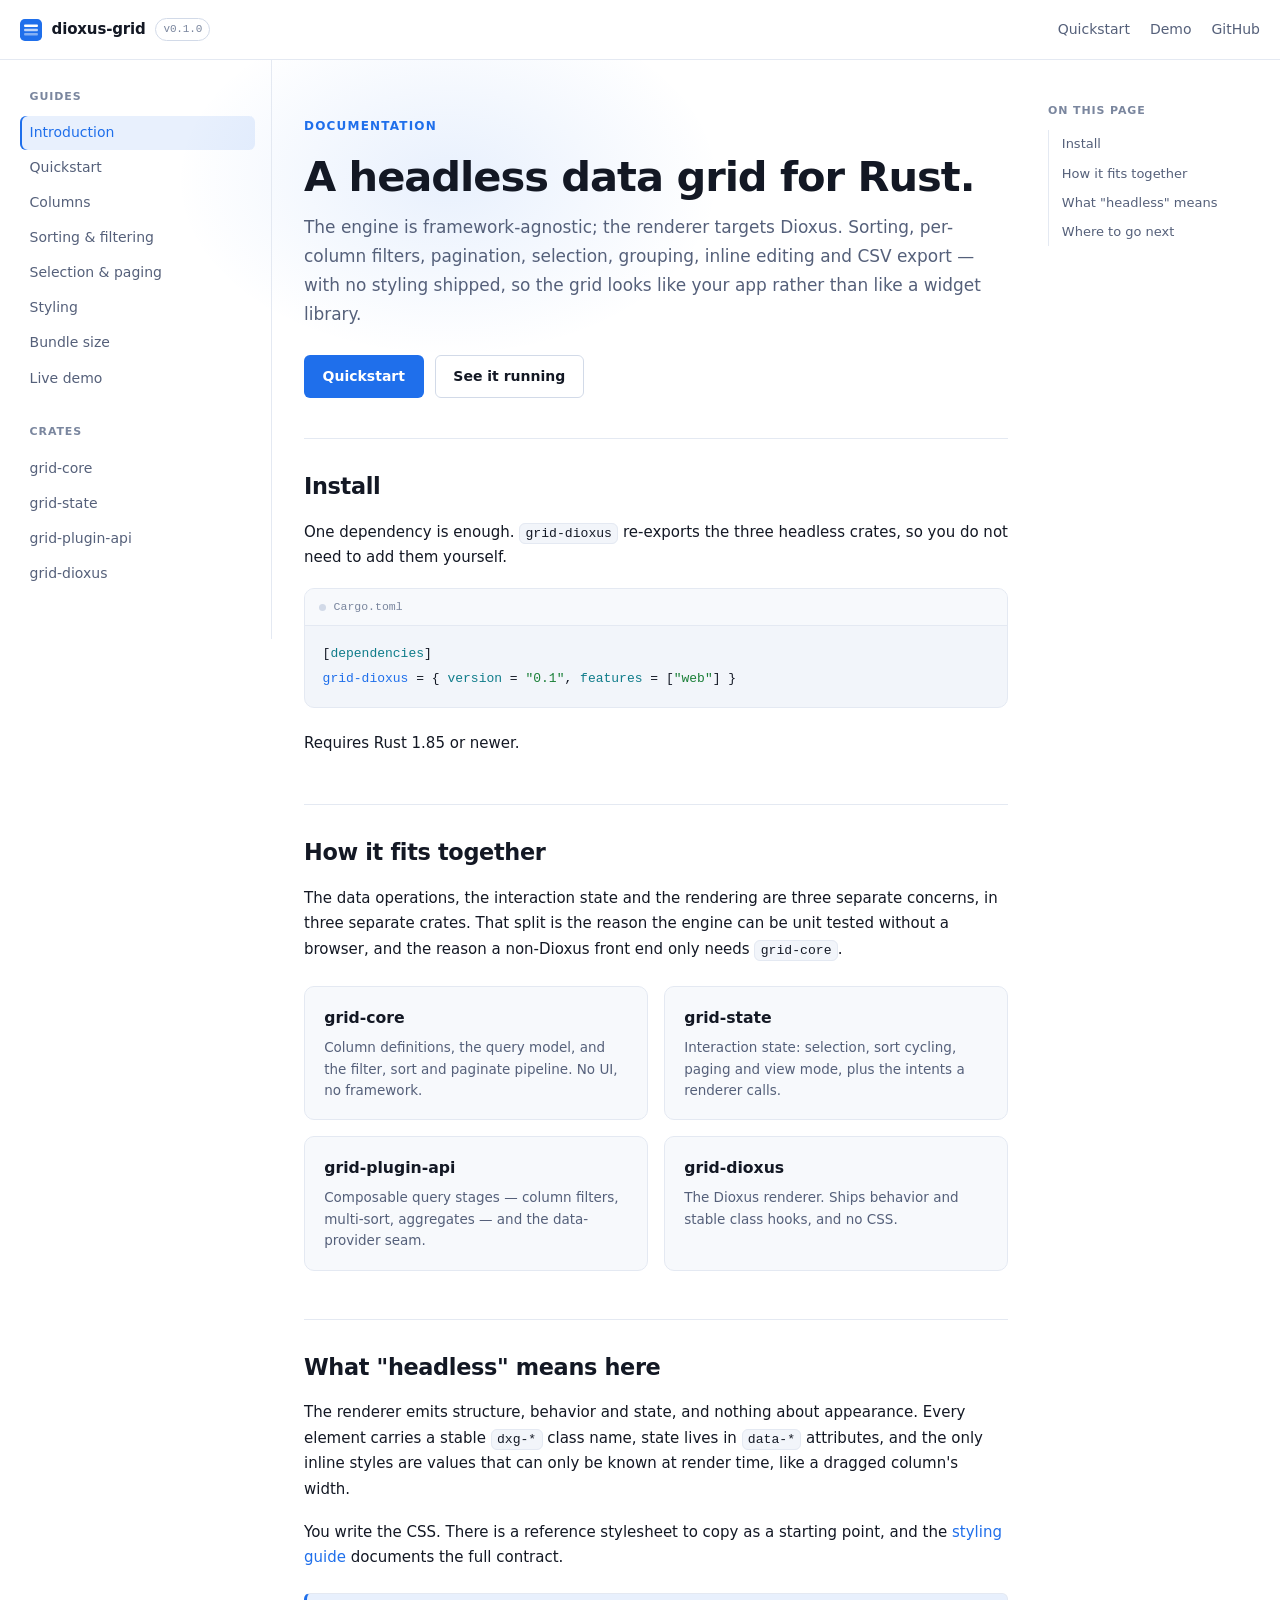
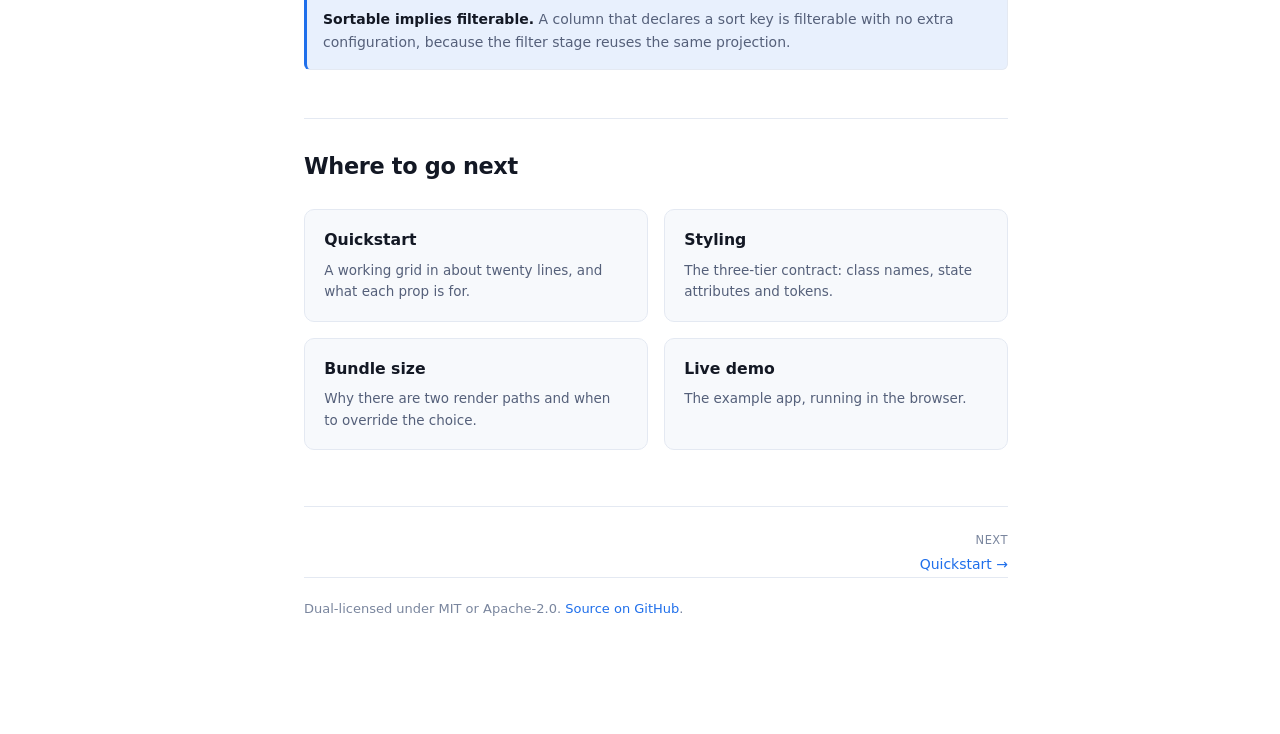
==== docs/index.html @ ea104ecc "docs: add a documentation site Twelve static pages plus one stylesheet, no build step: guides for th" ====
<!doctype html>
<html lang="en">
<head>
<meta charset="utf-8">
<meta name="viewport" content="width=device-width, initial-scale=1">
<title>dioxus-grid — a headless data grid for Rust</title>
<meta name="description" content="A headless, framework-agnostic data grid engine for Rust, with a Dioxus renderer. Sorting, filtering, pagination, selection and grouping, with no styling shipped.">
<link rel="icon" href="assets/favicon.svg">
<link rel="stylesheet" href="assets/docs.css">
</head>
<body>

<input type="checkbox" id="navToggle" class="nav-toggle" hidden>

<header class="hdr">
  <label for="navToggle" class="nav-btn" aria-label="Toggle navigation">
    <svg width="18" height="18" viewBox="0 0 24 24" fill="none" stroke="currentColor" stroke-width="2" stroke-linecap="round"><path d="M3 6h18M3 12h18M3 18h18"/></svg>
  </label>

  <a class="hdr-brand" href="index.html">
    <svg viewBox="0 0 32 32" aria-hidden="true">
      <rect width="32" height="32" rx="7" fill="var(--accent)"/>
      <g fill="var(--accent-ink)">
        <rect x="6" y="8" width="20" height="3.5" rx="1"/>
        <rect x="6" y="14.25" width="20" height="3.5" rx="1" opacity=".7"/>
        <rect x="6" y="20.5" width="20" height="3.5" rx="1" opacity=".45"/>
      </g>
    </svg>
    dioxus-grid
    <span class="hdr-ver">v0.1.0</span>
  </a>

  <nav class="hdr-nav">
    <a href="quickstart.html">Quickstart</a>
    <a href="demo.html">Demo</a>
    <a href="https://github.com/iamAhsanMalik/dioxus-grid">GitHub</a>
  </nav>
</header>

<div class="shell">

  <aside class="nav">
    <div class="nav-group">
      <p class="nav-title">Guides</p>
      <ul>
        <li><a href="index.html" aria-current="page">Introduction</a></li>
        <li><a href="quickstart.html">Quickstart</a></li>
        <li><a href="columns.html">Columns</a></li>
        <li><a href="sorting-filtering.html">Sorting &amp; filtering</a></li>
        <li><a href="selection-paging.html">Selection &amp; paging</a></li>
        <li><a href="styling.html">Styling</a></li>
        <li><a href="bundle-size.html">Bundle size</a></li>
        <li><a href="demo.html">Live demo</a></li>
      </ul>
    </div>
    <div class="nav-group">
      <p class="nav-title">Crates</p>
      <ul>
        <li><a href="grid-core.html">grid-core</a></li>
        <li><a href="grid-state.html">grid-state</a></li>
        <li><a href="grid-plugin-api.html">grid-plugin-api</a></li>
        <li><a href="grid-dioxus.html">grid-dioxus</a></li>
      </ul>
    </div>
  </aside>

  <main class="main">
    <div class="prose hero">
      <p class="eyebrow">Documentation</p>
      <h1>A headless data grid for Rust.</h1>
      <p class="lead">
        The engine is framework-agnostic; the renderer targets Dioxus. Sorting,
        per-column filters, pagination, selection, grouping, inline editing and
        CSV export — with no styling shipped, so the grid looks like your app
        rather than like a widget library.
      </p>

      <div class="btns">
        <a class="btn" href="quickstart.html">Quickstart</a>
        <a class="btn btn-ghost" href="demo.html">See it running</a>
      </div>

      <h2 id="install"><a class="anchor" href="#install" aria-label="Link to this section">#</a>Install</h2>
      <p>
        One dependency is enough. <code>grid-dioxus</code> re-exports the three
        headless crates, so you do not need to add them yourself.
      </p>

      <div class="code">
        <div class="code-head"><span class="code-dot"></span>Cargo.toml</div>
<pre><code>[<span class="t">dependencies</span>]
<span class="f">grid-dioxus</span> = { <span class="t">version</span> = <span class="s">"0.1"</span>, <span class="t">features</span> = [<span class="s">"web"</span>] }</code></pre>
      </div>

      <p>Requires Rust 1.85 or newer.</p>

      <h2 id="how-it-fits"><a class="anchor" href="#how-it-fits" aria-label="Link to this section">#</a>How it fits together</h2>
      <p>
        The data operations, the interaction state and the rendering are three
        separate concerns, in three separate crates. That split is the reason the
        engine can be unit tested without a browser, and the reason a non-Dioxus
        front end only needs <code>grid-core</code>.
      </p>

      <div class="cards">
        <div class="card">
          <h3><a href="grid-core.html">grid-core</a></h3>
          <p>Column definitions, the query model, and the filter, sort and paginate pipeline. No UI, no framework.</p>
        </div>
        <div class="card">
          <h3><a href="grid-state.html">grid-state</a></h3>
          <p>Interaction state: selection, sort cycling, paging and view mode, plus the intents a renderer calls.</p>
        </div>
        <div class="card">
          <h3><a href="grid-plugin-api.html">grid-plugin-api</a></h3>
          <p>Composable query stages — column filters, multi-sort, aggregates — and the data-provider seam.</p>
        </div>
        <div class="card">
          <h3><a href="grid-dioxus.html">grid-dioxus</a></h3>
          <p>The Dioxus renderer. Ships behavior and stable class hooks, and no CSS.</p>
        </div>
      </div>

      <h2 id="design"><a class="anchor" href="#design" aria-label="Link to this section">#</a>What "headless" means here</h2>
      <p>
        The renderer emits structure, behavior and state, and nothing about
        appearance. Every element carries a stable <code>dxg-*</code> class name,
        state lives in <code>data-*</code> attributes, and the only inline styles
        are values that can only be known at render time, like a dragged column's
        width.
      </p>
      <p>
        You write the CSS. There is a reference stylesheet to copy as a starting
        point, and the <a href="styling.html">styling guide</a> documents the full
        contract.
      </p>

      <div class="note">
        <div>
          <strong>Sortable implies filterable.</strong>
          A column that declares a sort key is filterable with no extra
          configuration, because the filter stage reuses the same projection.
        </div>
      </div>

      <h2 id="next"><a class="anchor" href="#next" aria-label="Link to this section">#</a>Where to go next</h2>
      <div class="cards">
        <div class="card">
          <h3><a href="quickstart.html">Quickstart</a></h3>
          <p>A working grid in about twenty lines, and what each prop is for.</p>
        </div>
        <div class="card">
          <h3><a href="styling.html">Styling</a></h3>
          <p>The three-tier contract: class names, state attributes and tokens.</p>
        </div>
        <div class="card">
          <h3><a href="bundle-size.html">Bundle size</a></h3>
          <p>Why there are two render paths and when to override the choice.</p>
        </div>
        <div class="card">
          <h3><a href="demo.html">Live demo</a></h3>
          <p>The example app, running in the browser.</p>
        </div>
      </div>

      <div class="pager">
        <span></span>
        <a class="next" href="quickstart.html"><span>Next</span>Quickstart →</a>
      </div>

      <p class="ftr">
        Dual-licensed under MIT or Apache-2.0.
        <a href="https://github.com/iamAhsanMalik/dioxus-grid">Source on GitHub</a>.
      </p>
    </div>
  </main>

  <nav class="toc" aria-label="On this page">
    <p class="toc-title">On this page</p>
    <ul>
      <li><a href="#install">Install</a></li>
      <li><a href="#how-it-fits">How it fits together</a></li>
      <li><a href="#design">What "headless" means</a></li>
      <li><a href="#next">Where to go next</a></li>
    </ul>
  </nav>

</div>
</body>
</html>
---- docs/assets/docs.css ----
/* ─────────────────────────────────────────────────────────────────────────────
   A small, dependency-free documentation theme for Rust projects.

   No build step, no framework: one stylesheet plus static HTML. Everything is
   driven by the custom properties in :root, so a different project can restyle
   it by overriding those alone.

   Layout is three columns on wide screens (nav | content | on-page contents),
   collapsing to a single column with a drawer nav on small screens.
   ──────────────────────────────────────────────────────────────────────────── */

:root {
  /* Surfaces, darkest to lightest. */
  --bg: #0b0f19;
  --bg-raised: #111726;
  --bg-inset: #0d1220;
  --panel: #151c2c;

  /* Ink. */
  --fg: #e6eaf2;
  --fg-muted: #9aa5b8;
  --fg-faint: #6b7688;

  /* Lines. */
  --line: #1e2739;
  --line-strong: #2a3448;

  /* Accent — swap these two to rebrand. */
  --accent: #5b9dff;
  --accent-hover: #7bb0ff;
  --accent-ink: #0b0f19;
  --accent-glow: rgba(91, 157, 255, 0.14);

  /* Semantic. */
  --ok: #3ecf8e;
  --warn: #f5a623;

  /* Type. */
  --font-sans: ui-sans-serif, system-ui, -apple-system, "Segoe UI", Roboto, sans-serif;
  --font-mono: ui-monospace, "SF Mono", "Cascadia Mono", "JetBrains Mono", Menlo, Consolas, monospace;

  /* Metrics. */
  --nav-w: 17rem;
  --toc-w: 15rem;
  --content-max: 46rem;
  --radius: 10px;
  --radius-sm: 6px;
}

/* Light mode for anyone who prefers it. Dark is the default because that is
   what most developers read docs in. */
@media (prefers-color-scheme: light) {
  :root {
    --bg: #ffffff;
    --bg-raised: #f7f9fc;
    --bg-inset: #f2f5fa;
    --panel: #ffffff;
    --fg: #131824;
    --fg-muted: #55607a;
    --fg-faint: #7a869e;
    --line: #e4e9f2;
    --line-strong: #d2dae8;
    --accent: #1f6feb;
    --accent-hover: #1a5fd0;
    --accent-ink: #ffffff;
    --accent-glow: rgba(31, 111, 235, 0.1);
  }
}

*,
*::before,
*::after {
  box-sizing: border-box;
}

html {
  scroll-behavior: smooth;
  /* Anchored headings shouldn't hide under the sticky header. */
  scroll-padding-top: 5.5rem;
}

body {
  margin: 0;
  background: var(--bg);
  color: var(--fg);
  font-family: var(--font-sans);
  font-size: 15px;
  line-height: 1.7;
  -webkit-font-smoothing: antialiased;
}

a {
  color: var(--accent);
  text-decoration: none;
}
a:hover {
  color: var(--accent-hover);
  text-decoration: underline;
  text-underline-offset: 3px;
}

:focus-visible {
  outline: 2px solid var(--accent);
  outline-offset: 2px;
  border-radius: var(--radius-sm);
}

/* ── Header ─────────────────────────────────────────────────────────────── */

.hdr {
  position: sticky;
  top: 0;
  z-index: 50;
  display: flex;
  align-items: center;
  gap: 1rem;
  height: 3.75rem;
  padding: 0 1.25rem;
  background: color-mix(in srgb, var(--bg) 88%, transparent);
  backdrop-filter: blur(12px);
  border-bottom: 1px solid var(--line);
}

.hdr-brand {
  display: flex;
  align-items: center;
  gap: 0.6rem;
  font-weight: 600;
  color: var(--fg);
  letter-spacing: -0.01em;
}
.hdr-brand:hover {
  text-decoration: none;
}
.hdr-brand svg {
  width: 22px;
  height: 22px;
  flex: none;
}

.hdr-ver {
  padding: 0.1rem 0.45rem;
  border: 1px solid var(--line-strong);
  border-radius: 999px;
  color: var(--fg-faint);
  font-family: var(--font-mono);
  font-size: 11px;
  font-weight: 500;
}

.hdr-nav {
  display: flex;
  gap: 1.25rem;
  margin-left: auto;
  font-size: 14px;
}
.hdr-nav a {
  color: var(--fg-muted);
}
.hdr-nav a:hover {
  color: var(--fg);
  text-decoration: none;
}

/* Drawer toggle, mobile only. A checkbox so the nav works with CSS alone. */
.nav-toggle {
  display: none;
}
.nav-btn {
  display: none;
  align-items: center;
  justify-content: center;
  width: 2.25rem;
  height: 2.25rem;
  margin-left: -0.4rem;
  border: 1px solid var(--line-strong);
  border-radius: var(--radius-sm);
  background: var(--bg-raised);
  color: var(--fg);
  cursor: pointer;
}

/* ── Shell ──────────────────────────────────────────────────────────────── */

.shell {
  display: grid;
  grid-template-columns: var(--nav-w) minmax(0, 1fr);
  align-items: start;
  max-width: 90rem;
  margin: 0 auto;
}

@media (min-width: 1280px) {
  .shell {
    grid-template-columns: var(--nav-w) minmax(0, 1fr) var(--toc-w);
  }
}

/* ── Side nav ───────────────────────────────────────────────────────────── */

.nav {
  position: sticky;
  top: 3.75rem;
  max-height: calc(100vh - 3.75rem);
  overflow-y: auto;
  padding: 1.75rem 1rem 3rem 1.25rem;
  border-right: 1px solid var(--line);
}

.nav-group + .nav-group {
  margin-top: 1.75rem;
}
.nav-title {
  margin: 0 0 0.6rem 0.6rem;
  color: var(--fg-faint);
  font-size: 11px;
  font-weight: 600;
  letter-spacing: 0.08em;
  text-transform: uppercase;
}
.nav ul {
  margin: 0;
  padding: 0;
  list-style: none;
}
.nav li + li {
  margin-top: 1px;
}
.nav li a {
  display: block;
  padding: 0.32rem 0.6rem;
  border-radius: var(--radius-sm);
  color: var(--fg-muted);
  font-size: 14px;
}
.nav li a:hover {
  background: var(--bg-raised);
  color: var(--fg);
  text-decoration: none;
}
/* Current page. Set aria-current="page" on the link. */
.nav li a[aria-current="page"] {
  background: var(--accent-glow);
  color: var(--accent);
  font-weight: 500;
  box-shadow: inset 2px 0 0 var(--accent);
}

/* ── Main ───────────────────────────────────────────────────────────────── */

.main {
  min-width: 0;
  padding: 2.5rem 2rem 6rem;
}
.prose {
  max-width: var(--content-max);
}

.eyebrow {
  margin: 0 0 0.5rem;
  color: var(--accent);
  font-size: 12px;
  font-weight: 600;
  letter-spacing: 0.1em;
  text-transform: uppercase;
}

.prose h1 {
  margin: 0 0 0.75rem;
  font-size: clamp(2rem, 4vw, 2.6rem);
  font-weight: 650;
  line-height: 1.12;
  letter-spacing: -0.025em;
}
.prose h2 {
  margin: 3rem 0 0.9rem;
  padding-top: 1.75rem;
  border-top: 1px solid var(--line);
  font-size: 1.4rem;
  font-weight: 620;
  letter-spacing: -0.015em;
}
.prose h3 {
  margin: 2rem 0 0.6rem;
  font-size: 1.08rem;
  font-weight: 600;
}
.prose h2:first-of-type {
  margin-top: 2.5rem;
}

.lead {
  color: var(--fg-muted);
  font-size: 1.06rem;
  line-height: 1.72;
}
.prose p,
.prose ul,
.prose ol {
  margin: 0 0 1.1rem;
}
.prose ul,
.prose ol {
  padding-left: 1.3rem;
}
.prose li {
  margin: 0.3rem 0;
}
.prose strong {
  color: var(--fg);
  font-weight: 600;
}

/* Anchor links on headings, revealed on hover. */
.prose h2,
.prose h3 {
  position: relative;
}
.anchor {
  position: absolute;
  left: -1.1rem;
  opacity: 0;
  color: var(--fg-faint);
  font-weight: 400;
  transition: opacity 0.12s;
}
h2:hover .anchor,
h3:hover .anchor,
.anchor:focus-visible {
  opacity: 1;
  text-decoration: none;
}

/* ── Inline + block code ────────────────────────────────────────────────── */

code {
  font-family: var(--font-mono);
  font-size: 0.875em;
}
:not(pre) > code {
  padding: 0.15em 0.4em;
  border: 1px solid var(--line);
  border-radius: var(--radius-sm);
  background: var(--bg-inset);
  color: var(--fg);
  white-space: nowrap;
}

.code {
  margin: 0 0 1.4rem;
  border: 1px solid var(--line);
  border-radius: var(--radius);
  background: var(--bg-inset);
  overflow: hidden;
}
.code-head {
  display: flex;
  align-items: center;
  gap: 0.5rem;
  padding: 0.5rem 0.85rem;
  border-bottom: 1px solid var(--line);
  background: var(--bg-raised);
  color: var(--fg-faint);
  font-family: var(--font-mono);
  font-size: 11.5px;
}
.code-dot {
  width: 7px;
  height: 7px;
  border-radius: 50%;
  background: var(--line-strong);
  flex: none;
}
.code pre {
  margin: 0;
  padding: 1rem 1.1rem;
  overflow-x: auto;
  line-height: 1.65;
}
.code pre code {
  border: 0;
  padding: 0;
  background: none;
  white-space: pre;
  font-size: 13px;
}

/* A tiny, hand-applied highlight vocabulary. Wrapping tokens in these spans
   avoids shipping a syntax highlighter. */
.k { color: #c792ea; } /* keyword */
.t { color: #7fdbca; } /* type */
.f { color: #82aaff; } /* function */
.s { color: #c3e88d; } /* string */
.n { color: #f78c6c; } /* number */
.c { color: var(--fg-faint); font-style: italic; } /* comment */
.a { color: #ffcb6b; } /* attribute / macro */

@media (prefers-color-scheme: light) {
  .k { color: #8250df; }
  .t { color: #0f7c8a; }
  .f { color: #1f6feb; }
  .s { color: #1a7f37; }
  .n { color: #bc4c00; }
  .a { color: #9a6700; }
}

/* ── Cards ──────────────────────────────────────────────────────────────── */

.cards {
  display: grid;
  gap: 1rem;
  grid-template-columns: repeat(auto-fit, minmax(15rem, 1fr));
  margin: 1.5rem 0 2rem;
}
.card {
  position: relative;
  padding: 1.1rem 1.2rem;
  border: 1px solid var(--line);
  border-radius: var(--radius);
  background: var(--bg-raised);
  transition: border-color 0.15s, transform 0.15s;
}
.card:hover {
  border-color: var(--accent);
  transform: translateY(-2px);
}
.card h3 {
  margin: 0 0 0.35rem;
  font-size: 0.98rem;
  font-weight: 600;
}
.card h3 a {
  color: var(--fg);
}
.card h3 a:hover {
  color: var(--accent);
  text-decoration: none;
}
/* Make the whole card clickable without nesting interactive elements. */
.card h3 a::after {
  content: "";
  position: absolute;
  inset: 0;
  border-radius: var(--radius);
}
.card p {
  margin: 0;
  color: var(--fg-muted);
  font-size: 13.5px;
  line-height: 1.6;
}

/* ── Buttons ────────────────────────────────────────────────────────────── */

.btns {
  display: flex;
  flex-wrap: wrap;
  gap: 0.7rem;
  margin: 1.6rem 0 2.5rem;
}
.btn {
  display: inline-flex;
  align-items: center;
  gap: 0.4rem;
  padding: 0.55rem 1.1rem;
  border: 1px solid transparent;
  border-radius: var(--radius-sm);
  background: var(--accent);
  color: var(--accent-ink);
  font-size: 14px;
  font-weight: 600;
}
.btn:hover {
  background: var(--accent-hover);
  color: var(--accent-ink);
  text-decoration: none;
}
.btn-ghost {
  background: transparent;
  border-color: var(--line-strong);
  color: var(--fg);
}
.btn-ghost:hover {
  background: var(--bg-raised);
  border-color: var(--fg-faint);
  color: var(--fg);
}

/* ── Callouts ───────────────────────────────────────────────────────────── */

.note {
  display: flex;
  gap: 0.7rem;
  margin: 1.4rem 0;
  padding: 0.85rem 1rem;
  border: 1px solid var(--line);
  border-left: 3px solid var(--accent);
  border-radius: var(--radius-sm);
  background: var(--accent-glow);
  color: var(--fg-muted);
  font-size: 14px;
}
.note strong {
  color: var(--fg);
}
.note-warn {
  border-left-color: var(--warn);
  background: color-mix(in srgb, var(--warn) 9%, transparent);
}

/* ── Tables ─────────────────────────────────────────────────────────────── */

.table-wrap {
  margin: 1.2rem 0 1.8rem;
  border: 1px solid var(--line);
  border-radius: var(--radius);
  overflow-x: auto;
}
table {
  width: 100%;
  border-collapse: collapse;
  font-size: 13.5px;
}
th,
td {
  padding: 0.6rem 0.85rem;
  text-align: left;
  vertical-align: top;
}
th {
  background: var(--bg-raised);
  color: var(--fg);
  font-weight: 600;
  font-size: 12px;
  letter-spacing: 0.03em;
  text-transform: uppercase;
  white-space: nowrap;
}
td {
  border-top: 1px solid var(--line);
  color: var(--fg-muted);
}
td code {
  white-space: nowrap;
}

/* ── On-page contents ───────────────────────────────────────────────────── */

.toc {
  display: none;
}
@media (min-width: 1280px) {
  .toc {
    display: block;
    position: sticky;
    top: 3.75rem;
    max-height: calc(100vh - 3.75rem);
    overflow-y: auto;
    padding: 2.6rem 1.5rem 3rem 0.5rem;
  }
}
.toc-title {
  margin: 0 0 0.6rem;
  color: var(--fg-faint);
  font-size: 11px;
  font-weight: 600;
  letter-spacing: 0.08em;
  text-transform: uppercase;
}
.toc ul {
  margin: 0;
  padding: 0;
  list-style: none;
  border-left: 1px solid var(--line);
}
.toc li a {
  display: block;
  padding: 0.22rem 0 0.22rem 0.8rem;
  margin-left: -1px;
  border-left: 1px solid transparent;
  color: var(--fg-muted);
  font-size: 13px;
}
.toc li a:hover {
  border-left-color: var(--fg-faint);
  color: var(--fg);
  text-decoration: none;
}

/* ── Prev / next ────────────────────────────────────────────────────────── */

.pager {
  display: flex;
  justify-content: space-between;
  gap: 1rem;
  max-width: var(--content-max);
  margin-top: 3.5rem;
  padding-top: 1.5rem;
  border-top: 1px solid var(--line);
}
.pager a {
  display: flex;
  flex-direction: column;
  gap: 0.15rem;
  font-size: 14px;
  font-weight: 500;
}
.pager span {
  color: var(--fg-faint);
  font-size: 11.5px;
  font-weight: 400;
  letter-spacing: 0.04em;
  text-transform: uppercase;
}
.pager .next {
  margin-left: auto;
  text-align: right;
}

/* ── Footer ─────────────────────────────────────────────────────────────── */

.ftr {
  max-width: var(--content-max);
  margin-top: 3rem;
  padding-top: 1.25rem;
  border-top: 1px solid var(--line);
  color: var(--fg-faint);
  font-size: 13px;
}

/* ── Hero (index only) ──────────────────────────────────────────────────── */

.hero {
  position: relative;
  padding: 1rem 0 0;
}
/* Soft radial glow behind the title. Decorative only. */
.hero::before {
  content: "";
  position: absolute;
  top: -6rem;
  left: -8rem;
  width: 34rem;
  height: 22rem;
  background: radial-gradient(closest-side, var(--accent-glow), transparent);
  pointer-events: none;
  z-index: -1;
}

/* ── Demo embed ─────────────────────────────────────────────────────────── */

.frame {
  margin: 1.5rem 0 2rem;
  border: 1px solid var(--line);
  border-radius: var(--radius);
  overflow: hidden;
  background: var(--bg-inset);
}
.frame iframe {
  display: block;
  width: 100%;
  height: 42rem;
  border: 0;
  background: #fff;
}

/* ── Small screens ──────────────────────────────────────────────────────── */

@media (max-width: 900px) {
  .shell {
    grid-template-columns: minmax(0, 1fr);
  }
  .nav-btn {
    display: inline-flex;
  }
  .hdr-nav {
    display: none;
  }
  .nav {
    position: fixed;
    top: 3.75rem;
    bottom: 0;
    left: 0;
    z-index: 40;
    width: min(19rem, 82vw);
    background: var(--panel);
    transform: translateX(-102%);
    transition: transform 0.18s ease;
  }
  .nav-toggle:checked ~ .shell .nav {
    transform: none;
    box-shadow: 0 0 0 100vmax rgba(0, 0, 0, 0.5);
  }
  .main {
    padding: 1.75rem 1.15rem 4rem;
  }
}

@media (prefers-reduced-motion: reduce) {
  html {
    scroll-behavior: auto;
  }
  * {
    transition: none !important;
  }
}
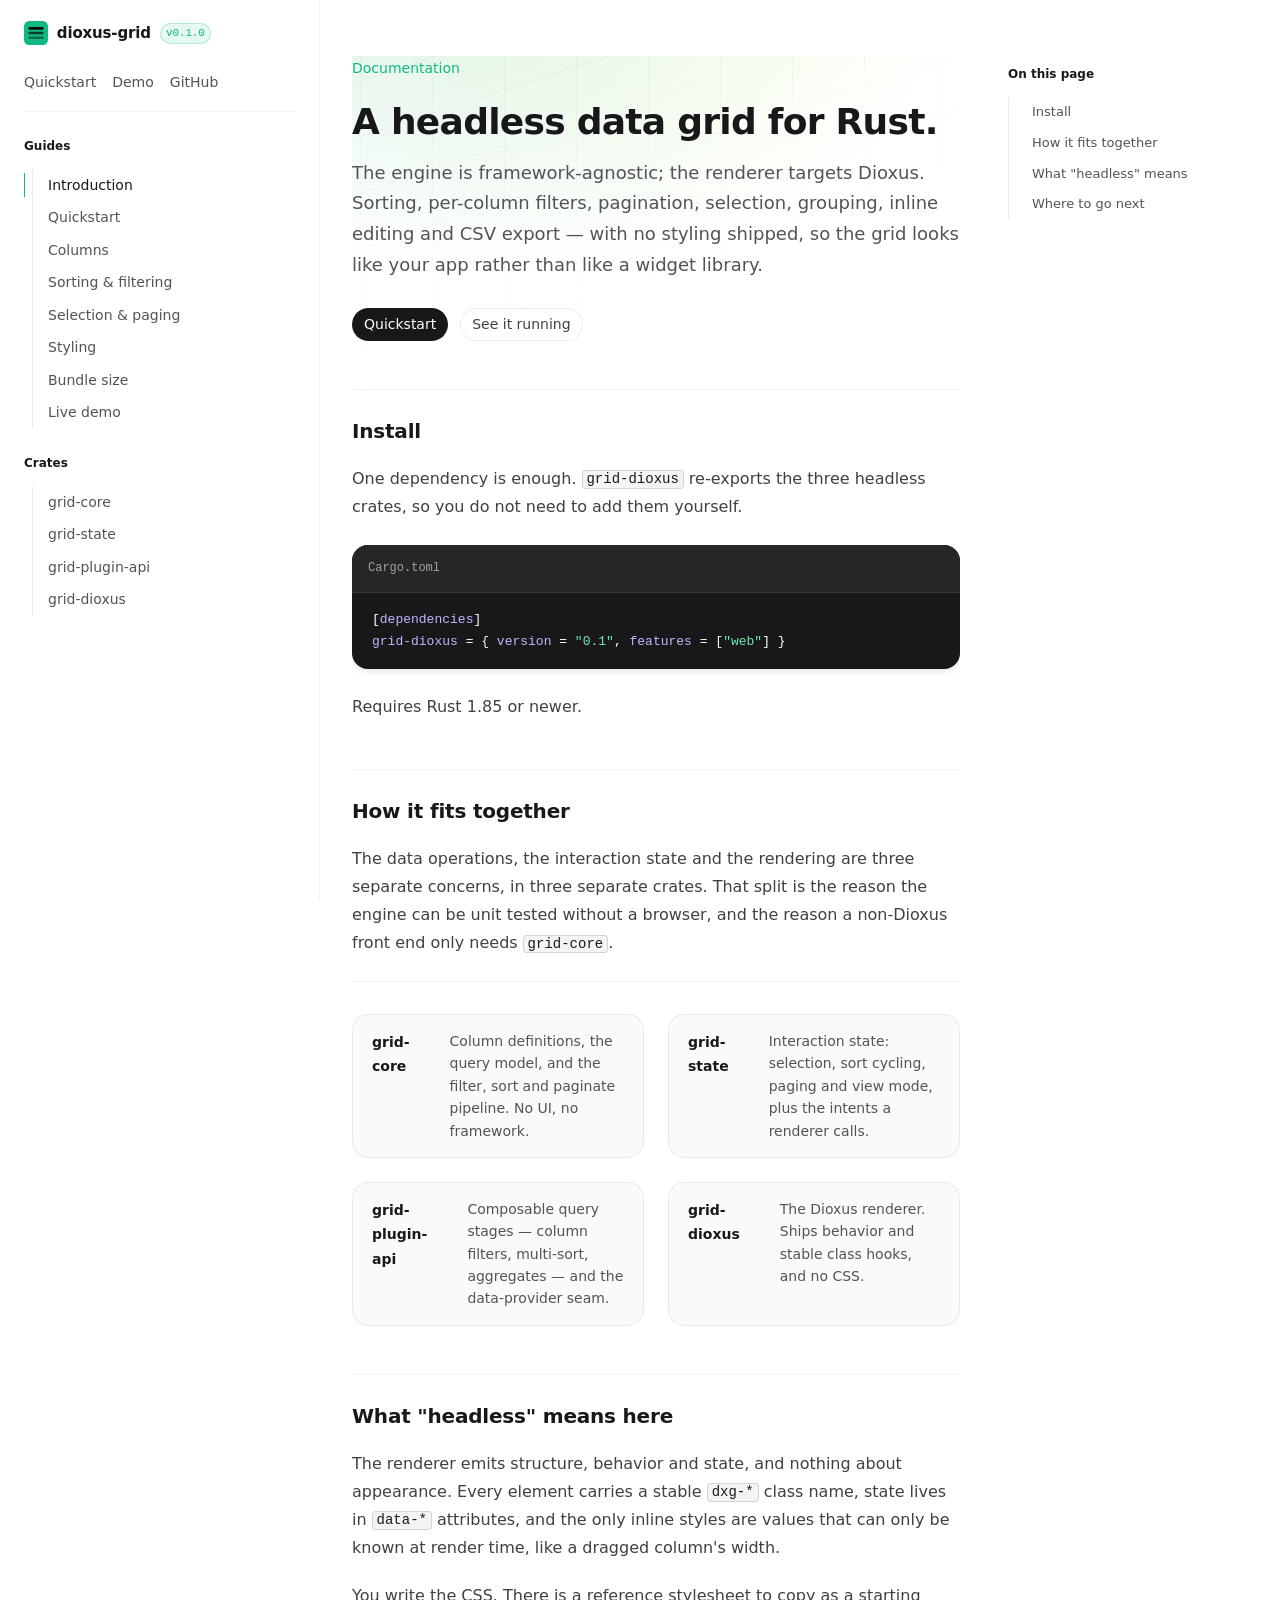
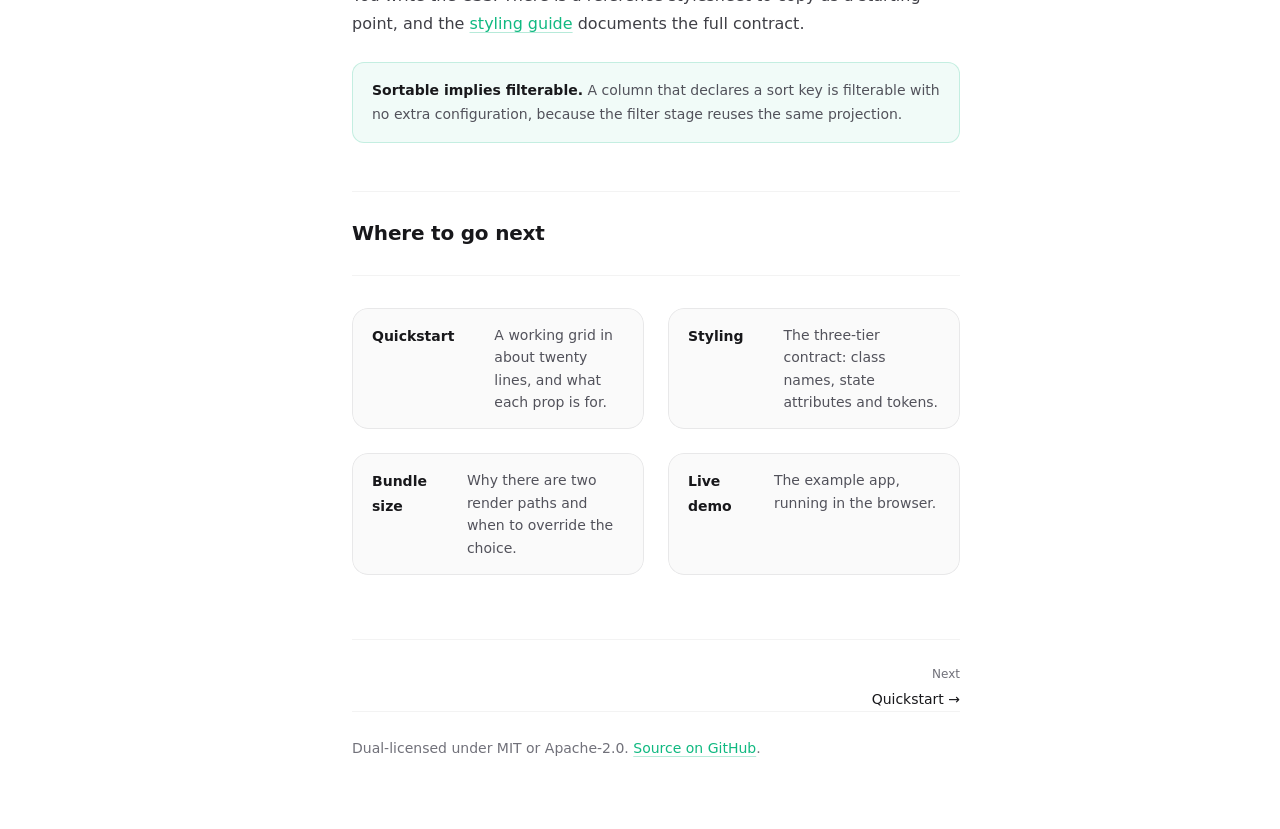
==== commit bfae2945: "docs: rework the theme to match Protocol properly My first pass borrowed the three-column idea and l" ====
--- a/docs/index.html
+++ b/docs/index.html
@@ -12,35 +12,45 @@
 
 <input type="checkbox" id="navToggle" class="nav-toggle" hidden>
 
-<header class="hdr">
+<div class="mobile-bar">
   <label for="navToggle" class="nav-btn" aria-label="Toggle navigation">
-    <svg width="18" height="18" viewBox="0 0 24 24" fill="none" stroke="currentColor" stroke-width="2" stroke-linecap="round"><path d="M3 6h18M3 12h18M3 18h18"/></svg>
+    <svg width="20" height="20" viewBox="0 0 24 24" fill="none" stroke="currentColor" stroke-width="2" stroke-linecap="round"><path d="M3 6h18M3 12h18M3 18h18"/></svg>
   </label>
-
-  <a class="hdr-brand" href="index.html">
+  <a class="brand" href="index.html">
     <svg viewBox="0 0 32 32" aria-hidden="true">
-      <rect width="32" height="32" rx="7" fill="var(--accent)"/>
-      <g fill="var(--accent-ink)">
+      <rect width="32" height="32" rx="7" fill="#10b981"/>
+      <g fill="#09090b">
         <rect x="6" y="8" width="20" height="3.5" rx="1"/>
         <rect x="6" y="14.25" width="20" height="3.5" rx="1" opacity=".7"/>
         <rect x="6" y="20.5" width="20" height="3.5" rx="1" opacity=".45"/>
       </g>
     </svg>
     dioxus-grid
-    <span class="hdr-ver">v0.1.0</span>
   </a>
-
-  <nav class="hdr-nav">
+</div>
+
+<aside class="sidebar">
+  <a class="brand" href="index.html">
+    <svg viewBox="0 0 32 32" aria-hidden="true">
+      <rect width="32" height="32" rx="7" fill="#10b981"/>
+      <g fill="#09090b">
+        <rect x="6" y="8" width="20" height="3.5" rx="1"/>
+        <rect x="6" y="14.25" width="20" height="3.5" rx="1" opacity=".7"/>
+        <rect x="6" y="20.5" width="20" height="3.5" rx="1" opacity=".45"/>
+      </g>
+    </svg>
+    dioxus-grid
+    <span class="ver">v0.1.0</span>
+  </a>
+
+  <div class="top-nav">
     <a href="quickstart.html">Quickstart</a>
     <a href="demo.html">Demo</a>
     <a href="https://github.com/iamAhsanMalik/dioxus-grid">GitHub</a>
-  </nav>
-</header>
-
-<div class="shell">
-
-  <aside class="nav">
-    <div class="nav-group">
+  </div>
+
+  <nav class="nav">
+<div class="nav-group">
       <p class="nav-title">Guides</p>
       <ul>
         <li><a href="index.html" aria-current="page">Introduction</a></li>
@@ -62,8 +72,12 @@
         <li><a href="grid-dioxus.html">grid-dioxus</a></li>
       </ul>
     </div>
-  </aside>
-
+  </nav>
+</aside>
+
+<div class="content">
+
+  <div class="article">
   <main class="main">
     <div class="prose hero">
       <p class="eyebrow">Documentation</p>
@@ -87,7 +101,7 @@
       </p>
 
       <div class="code">
-        <div class="code-head"><span class="code-dot"></span>Cargo.toml</div>
+        <div class="code-head">Cargo.toml</div>
 <pre><code>[<span class="t">dependencies</span>]
 <span class="f">grid-dioxus</span> = { <span class="t">version</span> = <span class="s">"0.1"</span>, <span class="t">features</span> = [<span class="s">"web"</span>] }</code></pre>
       </div>
@@ -184,6 +198,7 @@
       <li><a href="#next">Where to go next</a></li>
     </ul>
   </nav>
+  </div>
 
 </div>
 </body>
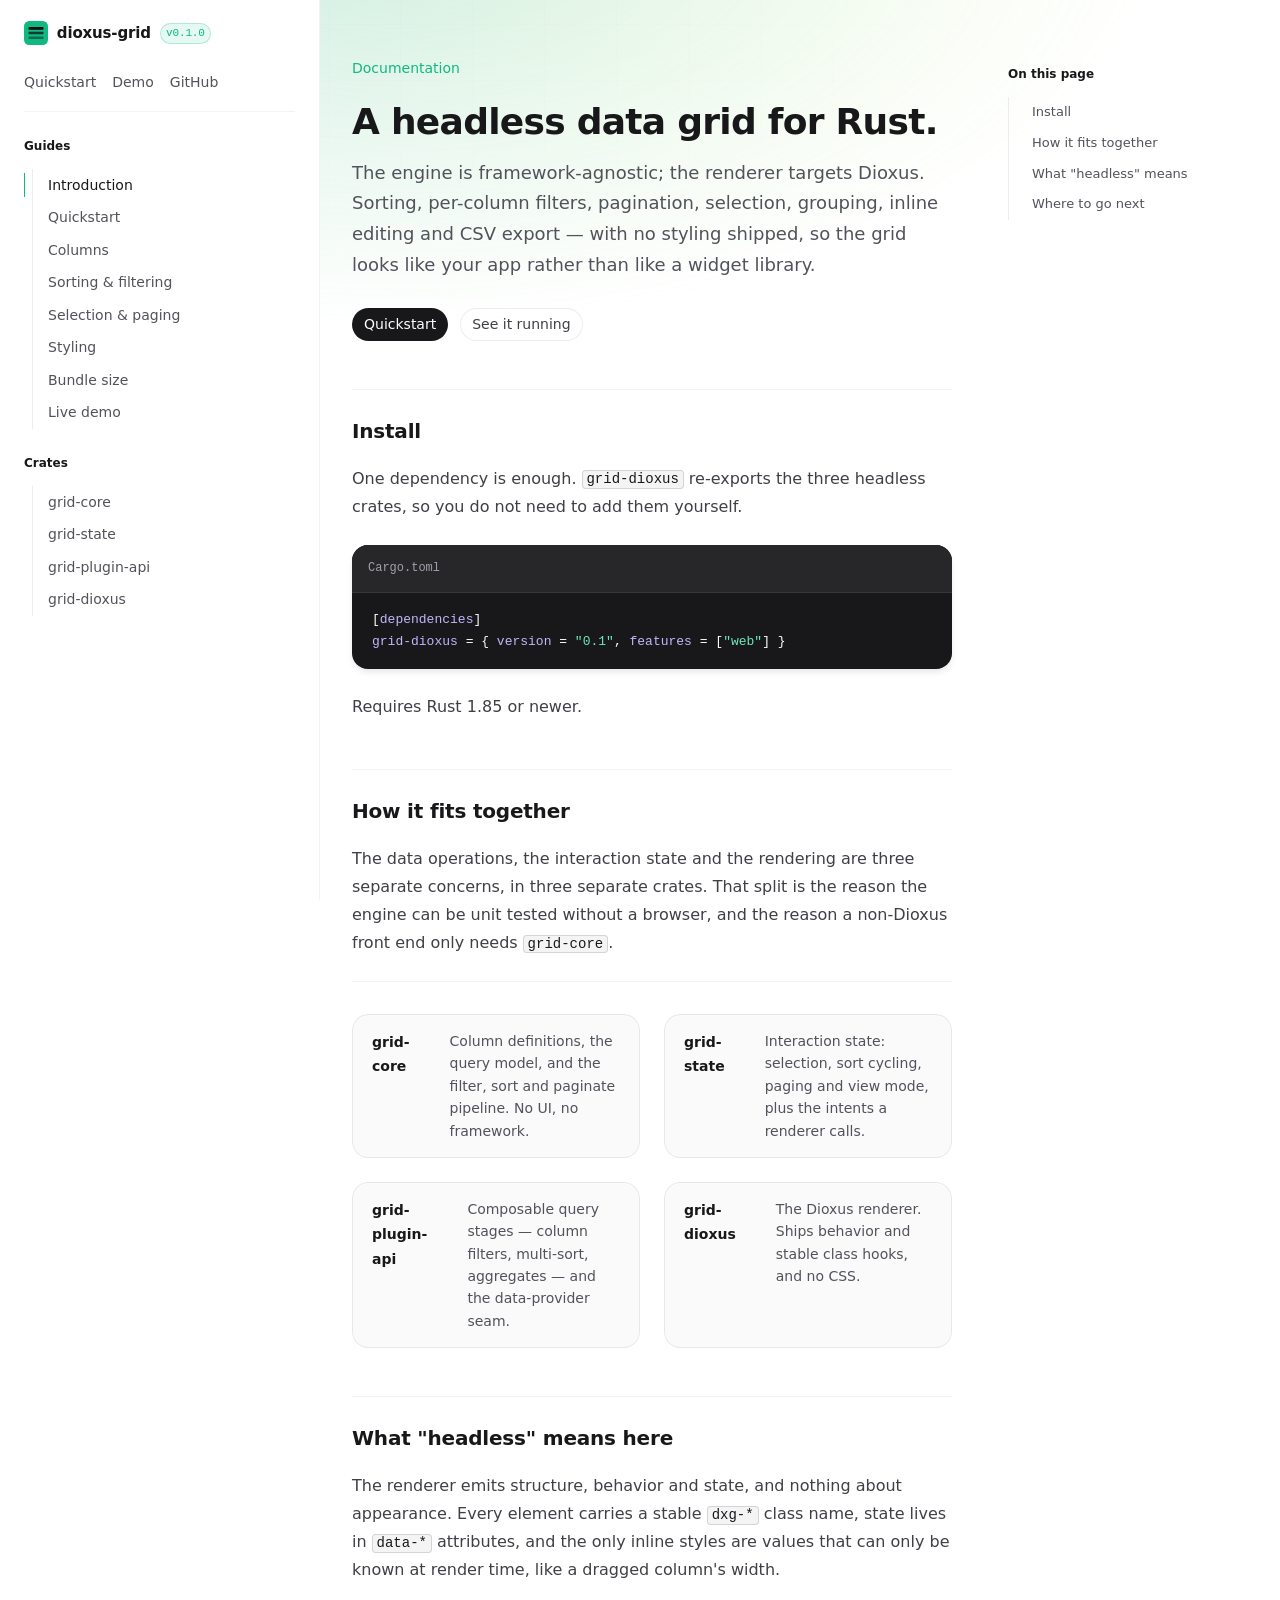
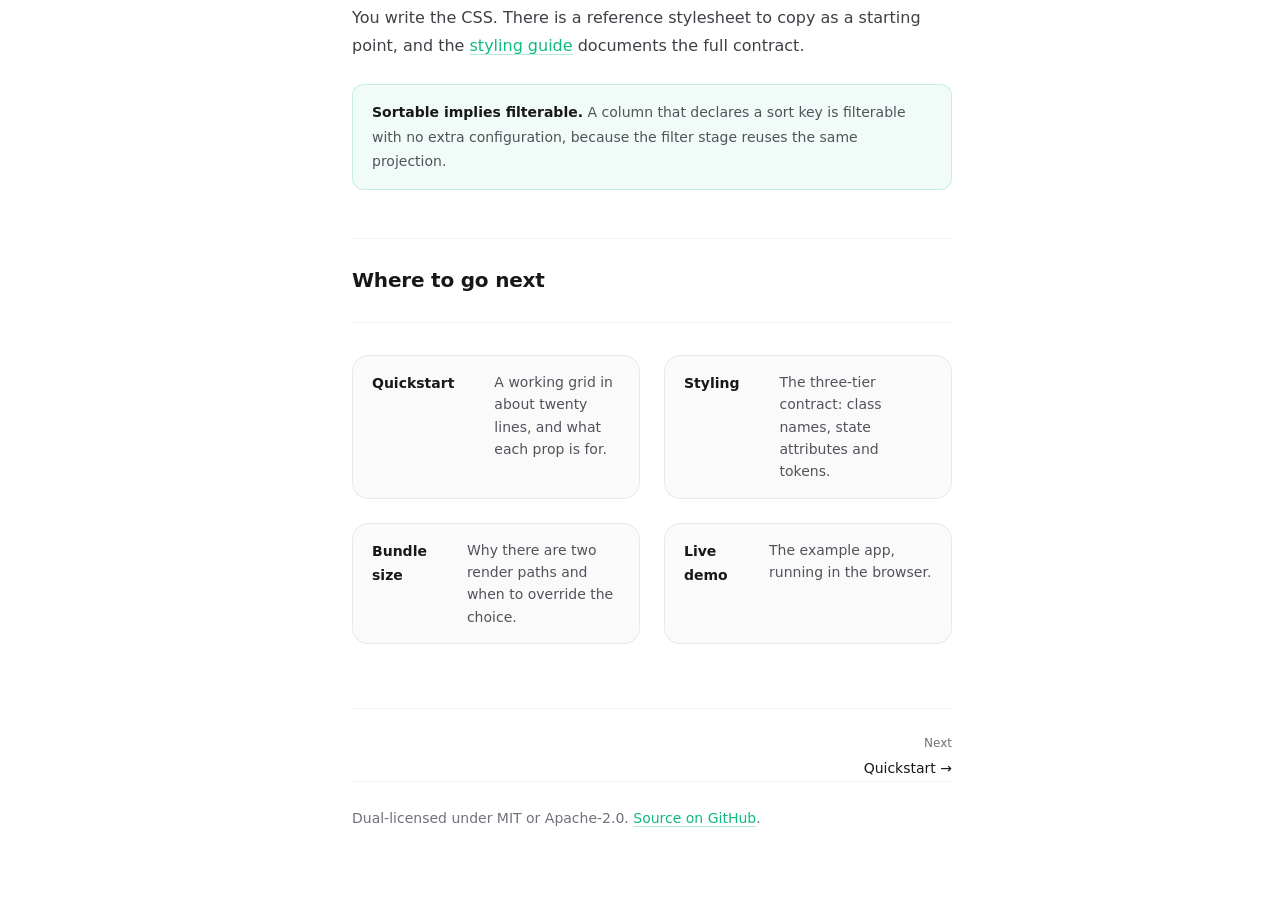
==== commit 6d1d7776: "docs: fix the dead right-hand gap, the gradient edge and the squeezed demo Four things were wrong on" ====
--- a/docs/index.html
+++ b/docs/index.html
@@ -201,5 +201,11 @@
   </div>
 
 </div>
+<nav class="bottom-nav" aria-label="Quick navigation">
+  <a href="index.html" aria-current="page"><svg viewBox="0 0 24 24" fill="none" stroke="currentColor" stroke-width="1.7" stroke-linecap="round" stroke-linejoin="round" aria-hidden="true"><path d="M3 9.5 12 3l9 6.5"/><path d="M5 10.5V21h14V10.5"/></svg>Home</a>
+  <a href="quickstart.html"><svg viewBox="0 0 24 24" fill="none" stroke="currentColor" stroke-width="1.7" stroke-linecap="round" stroke-linejoin="round" aria-hidden="true"><path d="M4 5.5A2.5 2.5 0 0 1 6.5 3H20v15H6.5A2.5 2.5 0 0 0 4 20.5z"/><path d="M4 5.5v15"/></svg>Quickstart</a>
+  <a href="demo.html"><svg viewBox="0 0 24 24" fill="none" stroke="currentColor" stroke-width="1.7" stroke-linecap="round" stroke-linejoin="round" aria-hidden="true"><rect x="3" y="3" width="7" height="7" rx="1.5"/><rect x="14" y="3" width="7" height="7" rx="1.5"/><rect x="3" y="14" width="7" height="7" rx="1.5"/><rect x="14" y="14" width="7" height="7" rx="1.5"/></svg>Demo</a>
+  <a href="grid-core.html"><svg viewBox="0 0 24 24" fill="none" stroke="currentColor" stroke-width="1.7" stroke-linecap="round" stroke-linejoin="round" aria-hidden="true"><path d="M8 6 3 12l5 6"/><path d="m16 6 5 6-5 6"/></svg>Crates</a>
+</nav>
 </body>
 </html>
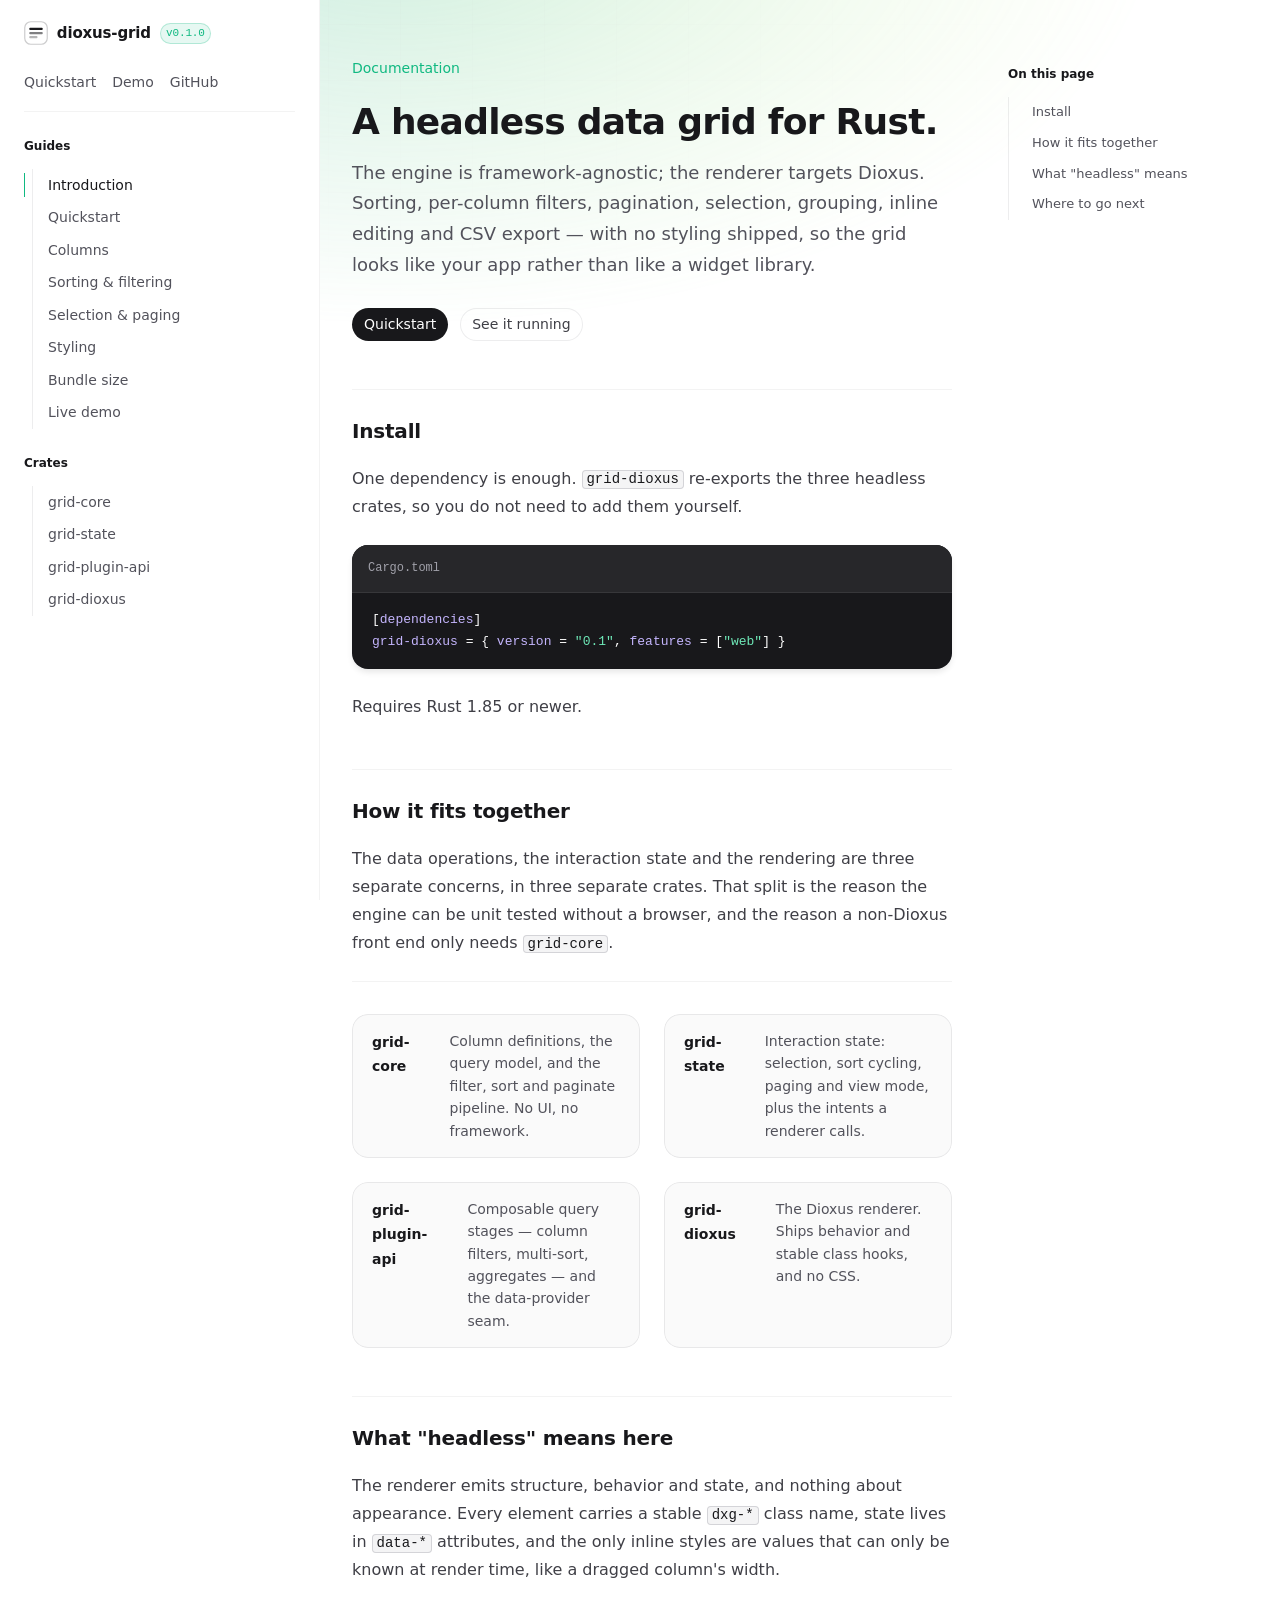
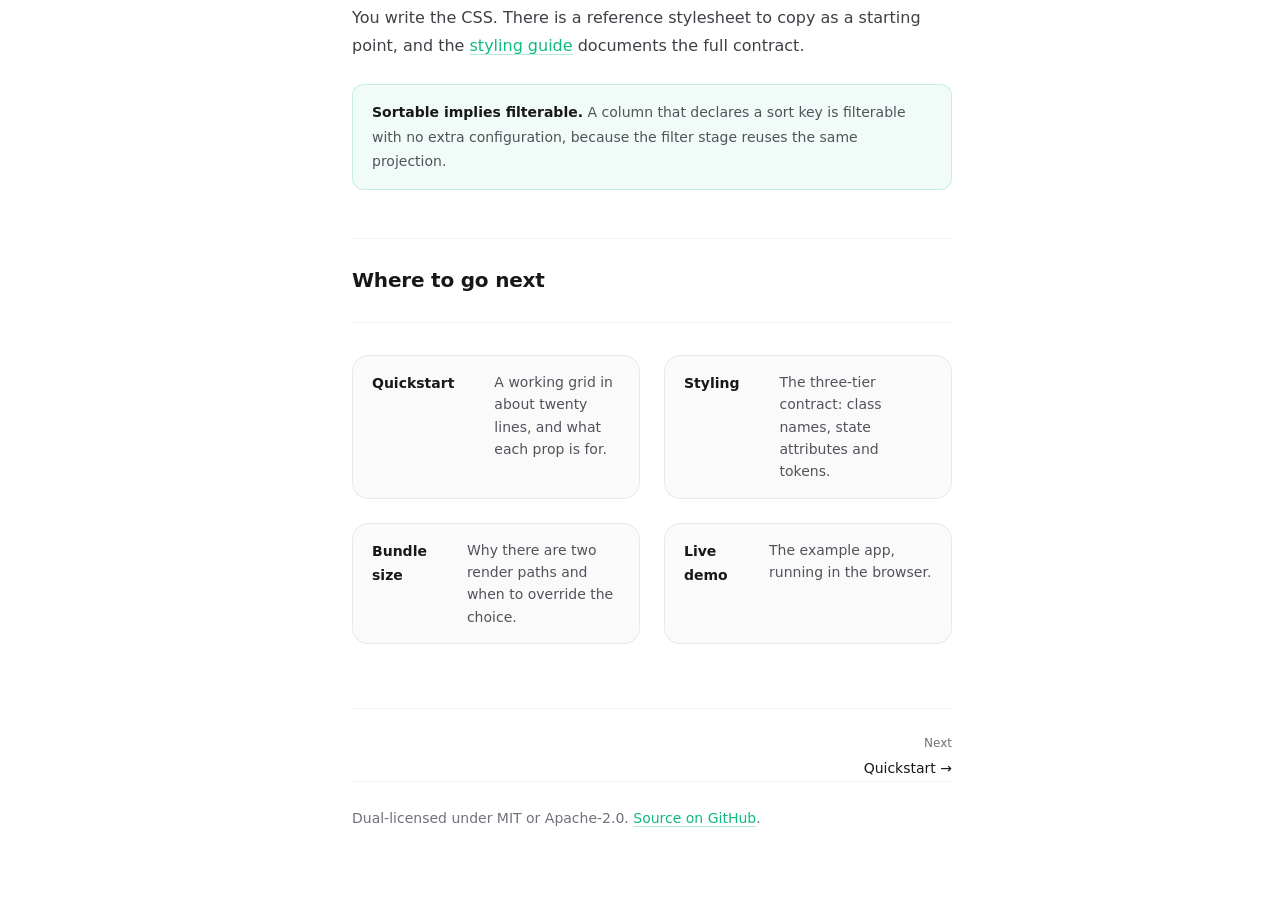
==== commit 160228ef: "docs: keep the centre column the same width on every page The demo page widened the whole article to" ====
--- a/docs/index.html
+++ b/docs/index.html
@@ -18,11 +18,11 @@
   </label>
   <a class="brand" href="index.html">
     <svg viewBox="0 0 32 32" aria-hidden="true">
-      <rect width="32" height="32" rx="7" fill="#10b981"/>
-      <g fill="#09090b">
-        <rect x="6" y="8" width="20" height="3.5" rx="1"/>
-        <rect x="6" y="14.25" width="20" height="3.5" rx="1" opacity=".7"/>
-        <rect x="6" y="20.5" width="20" height="3.5" rx="1" opacity=".45"/>
+      <rect x="1" y="1" width="30" height="30" rx="8" fill="none" stroke="currentColor" stroke-opacity=".22" stroke-width="1.6"/>
+      <g fill="currentColor">
+        <rect x="7" y="9" width="18" height="3" rx="1.2"/>
+        <rect x="7" y="14.5" width="18" height="3" rx="1.2" opacity=".55"/>
+        <rect x="7" y="20" width="11" height="3" rx="1.2" opacity=".32"/>
       </g>
     </svg>
     dioxus-grid
@@ -32,11 +32,11 @@
 <aside class="sidebar">
   <a class="brand" href="index.html">
     <svg viewBox="0 0 32 32" aria-hidden="true">
-      <rect width="32" height="32" rx="7" fill="#10b981"/>
-      <g fill="#09090b">
-        <rect x="6" y="8" width="20" height="3.5" rx="1"/>
-        <rect x="6" y="14.25" width="20" height="3.5" rx="1" opacity=".7"/>
-        <rect x="6" y="20.5" width="20" height="3.5" rx="1" opacity=".45"/>
+      <rect x="1" y="1" width="30" height="30" rx="8" fill="none" stroke="currentColor" stroke-opacity=".22" stroke-width="1.6"/>
+      <g fill="currentColor">
+        <rect x="7" y="9" width="18" height="3" rx="1.2"/>
+        <rect x="7" y="14.5" width="18" height="3" rx="1.2" opacity=".55"/>
+        <rect x="7" y="20" width="11" height="3" rx="1.2" opacity=".32"/>
       </g>
     </svg>
     dioxus-grid
